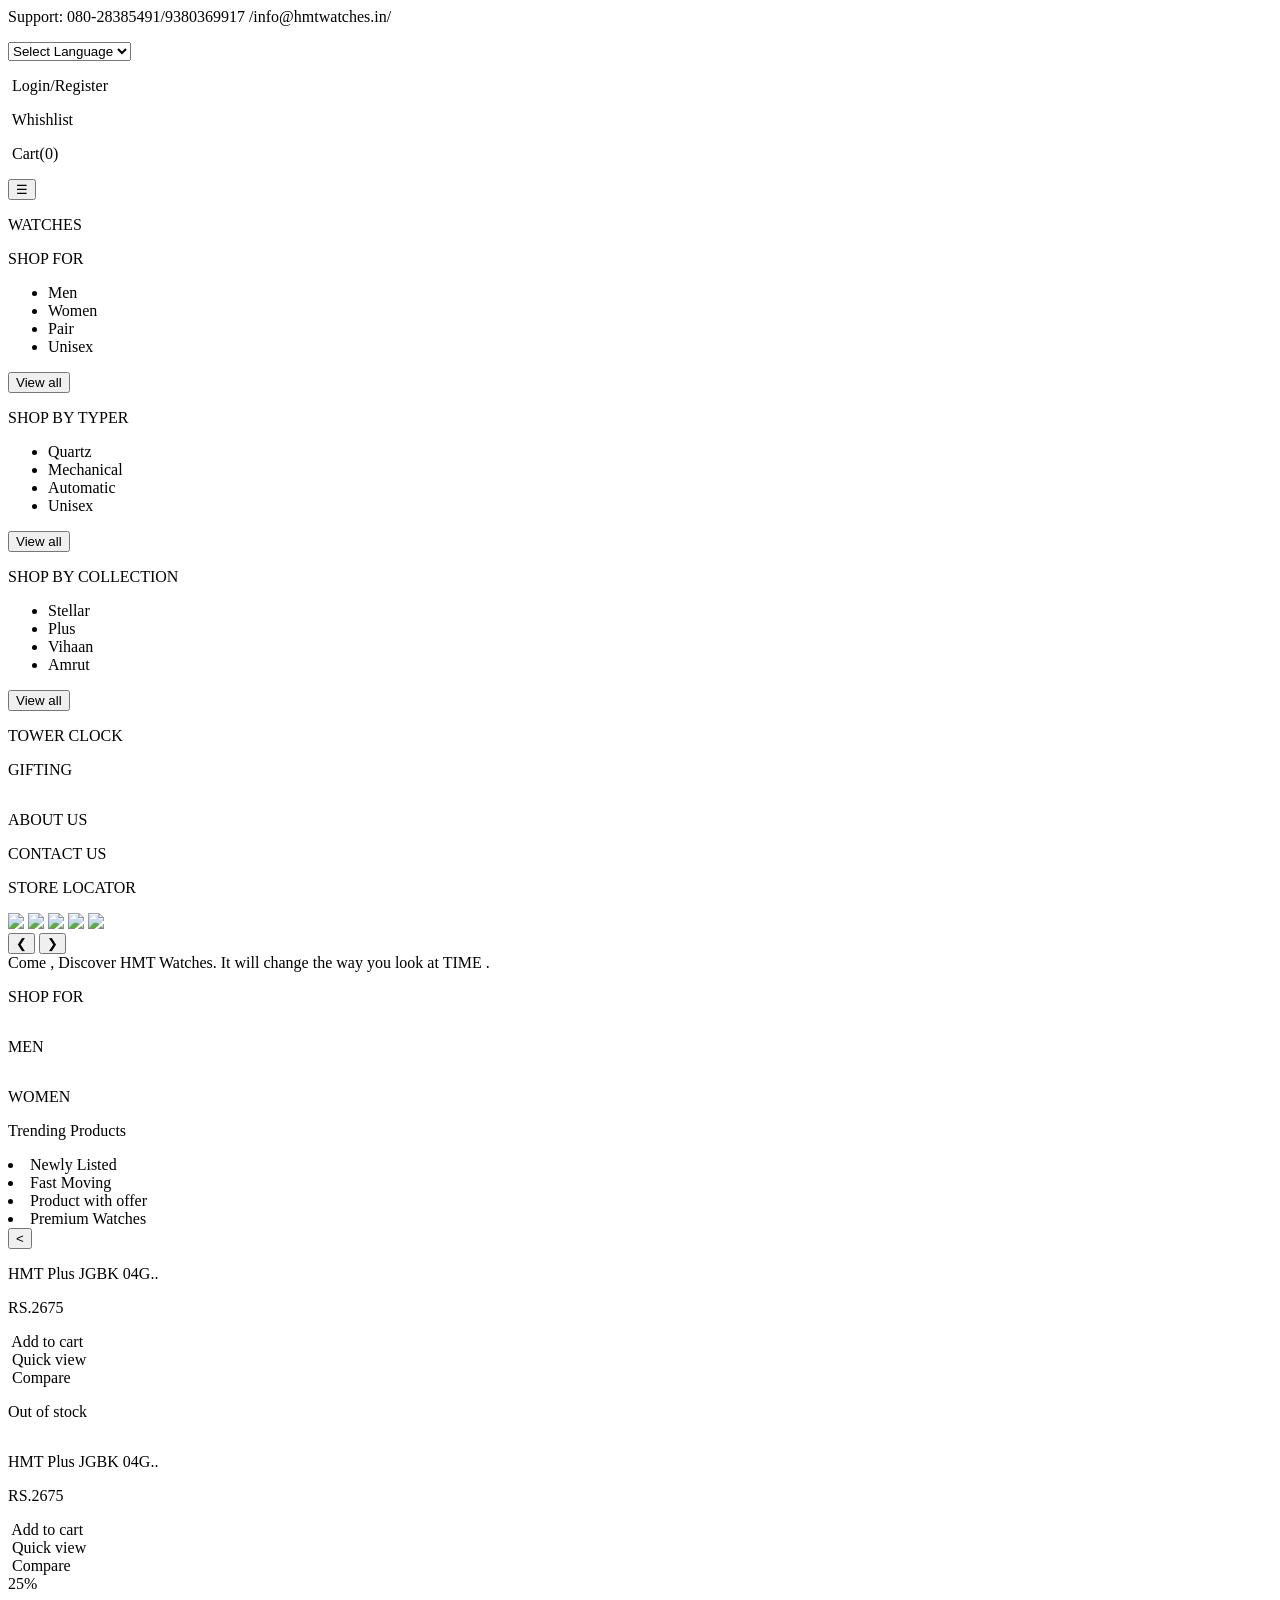
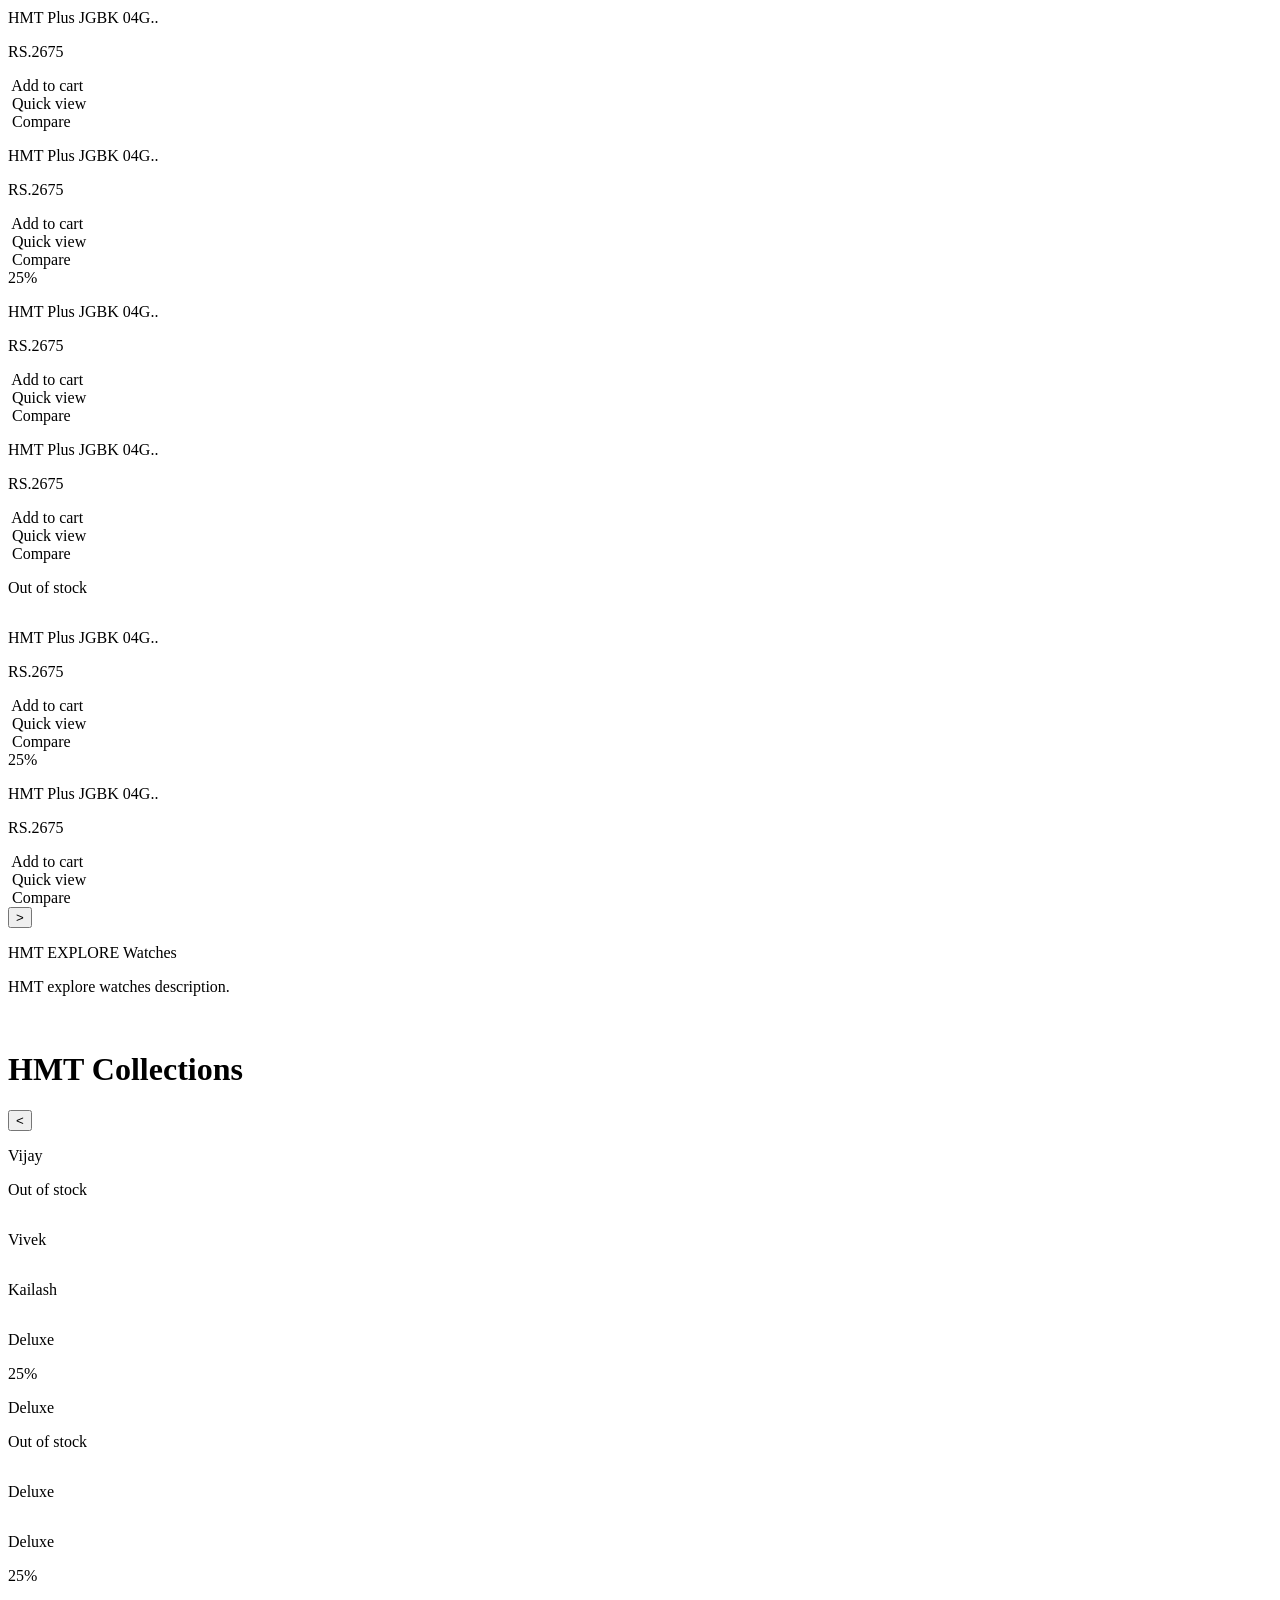
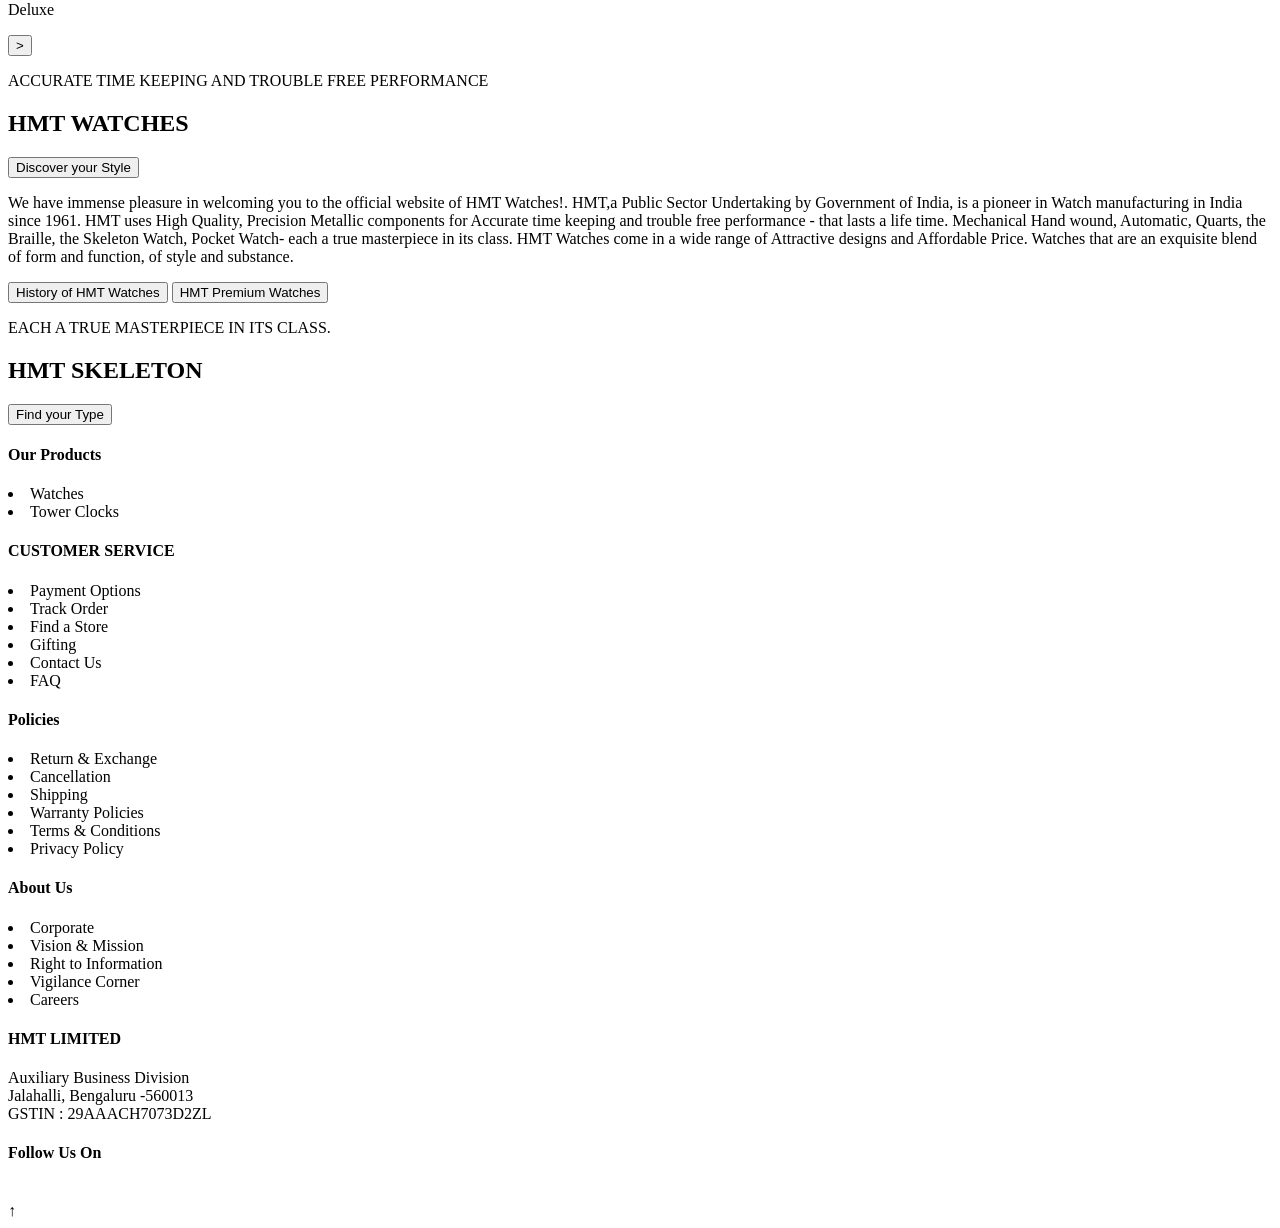
==== pages/index.html @ a2d98c12 "create folder struct" ====
<html lang="en">
<head>
    <meta charset="UTF-8">
    <meta name="viewport" content="width=device-width, initial-scale=1.0">
    <title>HMT Watch - Copy</title>
    <link rel="stylesheet" href="main.css">
</head>
<body>
    
    <div class="nav-1">
    <div id="r-nav">
      <p id="sup">
        Support: 080-28385491/9380369917 /info@hmtwatches.in/
      </p>
    </div>
    <div id="l-nav">
        <select name="lang" id="lang">
            <option value="">Select Language</option>
            <option value="">Hindi</option>
        </select>
        <p>
            <img src="./icons/user.png" alt="">
            Login/Register
        </p>
        <p>
            <img src="./icons/heart.png" alt="">
            Whishlist
        </p>
        <p>
            <img src="./icons/cart.png" alt="">
            Cart(0)
        </p>
    </div>
    </div>
    <!-- second nav bar -->

    <div class="nav-2" id="navbar">
        <button id="menuToggle">☰</button>
        <div class="nav-2-1">
<div class="watch-menu">
            <p id="wat">WATCHES</p>
            <div class="watch" id="w">
                <div class="watch-options">
                        <div class="w1">
            <p>SHOP FOR</p>
            <ul>
                <li>Men</li>
                <li>Women</li>
                <li>Pair</li>
                <li>Unisex</li>
            </ul>
            <button>View all</button>
        </div>
         <div class="w1">
            <p>SHOP BY TYPER</p>
            <ul>
                <li>Quartz</li> 
                <li>Mechanical</li>
                <li>Automatic</li>
                <li>Unisex</li>
            </ul>
            <button>View all</button>
        </div>
         <div class="w1">
            <p>SHOP BY COLLECTION</p>
            <ul>
                <li>Stellar</li>
                <li>Plus</li>
                <li>Vihaan</li>
                <li>Amrut</li>
            </ul>
            <button>View all</button>
        </div>
                </div>
        
    </div>
        </div>
      
      <P>TOWER CLOCK</P>
      <p>GIFTING</p>
        </div>
        
      <img src="./icons/logo.png" alt="" id="logo">
      <div class="nav-2-2">
         <p>ABOUT US</p>
      <p>CONTACT US</p>
      <p id="locp"><img src="./icons/location.png" alt="" id="location">STORE LOCATOR</p>
      </div>
      
      <img src="icons/search.png" alt="" id="search">
    </div>
   

   
  
    <!-- image slide show -->
  <div class="slider">

  <div class="images">
    <img src="./images/image5.jpg" class="active">
    <img src="./images/image4.jpg">
    <img src="./images/image5.jpg">
    <img src="./images/image4.jpg">
    <img src="./images/image5.jpg">
  </div>

  <!-- buttons -->
  <button class="prev">&#10094;</button>
  <button class="next">&#10095;</button>

  <!-- dots -->
  <div class="dots"></div>

</div>
    <!-- text ribbon -->
     <div class="ribbon-1">
       Come , Discover HMT Watches. It will change the way you look at TIME .
     </div>
     <!-- shop for section -->
      <div class="shopFor">
        <p>SHOP FOR</p>
        <div class="shopFor-img">
            <div class="men-image">
                <img src="./images/men.jpg" alt="">
                <p>MEN </p>
            </div>
            <div class="women-image">
                <img src="./images/women.jpg" alt="">
                <p>WOMEN</p>
            </div>
        </div>
      </div>
      <!-- trending images -->
      <div class="trend-pro">
        <p>Trending Products</p>
        <div class="trend-list">
            <li>Newly Listed</li>
            <li>Fast Moving</li>
            <li>Product with offer</li>
            <li>Premium Watches</li>
        </div>
        <div class="card-wrapper">
            <button id="leftBtn"><</button>
       <div class="trend-img" id="slider">
            <div class="card" id="img">
                <div id="img-div">
<img src="https://www.hmtwatches.in/storage/app/public/image/all_images/0908251835473597.jpg" alt="">
                </div>
                
                <p id="pro-name">HMT Plus JGBK 04G..</p>
                    <p id="price">RS.2675</p>
                    <div id="opt1">
                        <div class="tooltip">
                          <img src="./icons/cart.png" alt="">
                           <span class="tooltip-text">Add to cart</span>
                        </div>
                      <div class="tooltip">
                             <img src="./icons/eye-solid.png" alt="" >
                             <span class="tooltip-text">Quick view</span>
                      </div>
                        <div class="tooltip">
                               <img src="icons/repeat.png" alt="" >
                                <span class="tooltip-text">Compare</span>
                        </div>
                       
                    </div>
                <p id="ofs">Out of stock</p>
            </div>
            <div class="card" id="img">
                <div id="img-div">
<img src="https://www.hmtwatches.in/storage/app/public/image/all_images/1302241967250819.jpg" alt="">
                </div>
                
                <p id="pro-name">HMT Plus JGBK 04G..</p>
                    <p id="price">RS.2675</p>
                    <div id="opt2">
                         <div class="tooltip">
                          <img src="./icons/cart.png" alt="">
                           <span class="tooltip-text">Add to cart</span>
                        </div>
                      <div class="tooltip">
                             <img src="./icons/eye-solid.png" alt="" >
                             <span class="tooltip-text">Quick view</span>
                      </div>
                        <div class="tooltip">
                               <img src="icons/repeat.png" alt="" >
                                <span class="tooltip-text">Compare</span>
                        </div>
                    </div>
                    <span class="offer">25%</span>
            </div>
            <div class="card" id="img">
                <div id="img-div">
<img src="https://www.hmtwatches.in/storage/app/public/image/all_images/1302241529732335.jpg" alt="">
                </div>
                
                <p id="pro-name">HMT Plus JGBK 04G..</p>
                    <p id="price">RS.2675</p>
                    <div id="opt3">
                        <div class="tooltip">
                          <img src="./icons/cart.png" alt="">
                           <span class="tooltip-text">Add to cart</span>
                        </div>
                      <div class="tooltip">
                             <img src="./icons/eye-solid.png" alt="" >
                             <span class="tooltip-text">Quick view</span>
                      </div>
                        <div class="tooltip">
                               <img src="icons/repeat.png" alt="" >
                                <span class="tooltip-text">Compare</span>
                        </div>
                    </div>
            </div>
            <div class="card" id="img">
                <div id="img-div">
<img src="https://www.hmtwatches.in/storage/app/public/image/all_images/071124254880339.jpg" alt="">
                </div>
                
                <p id="pro-name">HMT Plus JGBK 04G..</p>
                    <p id="price">RS.2675</p>
                    <div id="opt4">
                       <div class="tooltip">
                          <img src="./icons/cart.png" alt="">
                           <span class="tooltip-text">Add to cart</span>
                        </div>
                      <div class="tooltip">
                             <img src="./icons/eye-solid.png" alt="" >
                             <span class="tooltip-text">Quick view</span>
                      </div>
                        <div class="tooltip">
                               <img src="icons/repeat.png" alt="" >
                                <span class="tooltip-text">Compare</span>
                        </div>
                    </div>
                    <span class="offer">25%</span>
            </div>
            <div class="card" id="img">
                <div id="img-div">
<img src="https://www.hmtwatches.in/storage/app/public/image/all_images/071124254880339.jpg" alt="">
                </div>
                
                <p id="pro-name">HMT Plus JGBK 04G..</p>
                    <p id="price">RS.2675</p>
                    <div id="opt4">
                        <div class="tooltip">
                          <img src="./icons/cart.png" alt="">
                           <span class="tooltip-text">Add to cart</span>
                        </div>
                      <div class="tooltip">
                             <img src="./icons/eye-solid.png" alt="" >
                             <span class="tooltip-text">Quick view</span>
                      </div>
                        <div class="tooltip">
                               <img src="icons/repeat.png" alt="" >
                                <span class="tooltip-text">Compare</span>
                        </div>
                    </div>
            </div>
            <div class="card"  id="img">
                <div id="img-div">
<img src="https://www.hmtwatches.in/storage/app/public/image/all_images/071124254880339.jpg" alt="">
                </div>
                
                <p id="pro-name">HMT Plus JGBK 04G..</p>
                    <p id="price">RS.2675</p>
                    <div id="opt4">
                        <div class="tooltip">
                          <img src="./icons/cart.png" alt="">
                           <span class="tooltip-text">Add to cart</span>
                        </div>
                      <div class="tooltip">
                             <img src="./icons/eye-solid.png" alt="" >
                             <span class="tooltip-text">Quick view</span>
                      </div>
                        <div class="tooltip">
                               <img src="icons/repeat.png" alt="" >
                                <span class="tooltip-text">Compare</span>
                        </div>
                    </div>
                    <p id="ofs">Out of stock</p>
            </div>
            <div class="card" id="img">
                <div id="img-div">
<img src="https://www.hmtwatches.in/storage/app/public/image/all_images/071124254880339.jpg" alt="">
                </div>
                
                <p id="pro-name">HMT Plus JGBK 04G..</p>
                    <p id="price">RS.2675</p>
                    <div id="opt4">
                       <div class="tooltip">
                          <img src="./icons/cart.png" alt="">
                           <span class="tooltip-text">Add to cart</span>
                        </div>
                      <div class="tooltip">
                             <img src="./icons/eye-solid.png" alt="" >
                             <span class="tooltip-text">Quick view</span>
                      </div>
                        <div class="tooltip">
                               <img src="icons/repeat.png" alt="" >
                                <span class="tooltip-text">Compare</span>
                        </div>
                    </div>
                    <span class="offer">25%</span>
            </div>
            <div class="card" id="img">
                <div id="img-div">
<img src="https://www.hmtwatches.in/storage/app/public/image/all_images/071124254880339.jpg" alt="">
                </div>
                
                <p id="pro-name">HMT Plus JGBK 04G..</p>
                    <p id="price">RS.2675</p>
                    <div id="opt4">
                       <div class="tooltip">
                          <img src="./icons/cart.png" alt="">
                           <span class="tooltip-text">Add to cart</span>
                        </div>
                      <div class="tooltip">
                             <img src="./icons/eye-solid.png" alt="" >
                             <span class="tooltip-text">Quick view</span>
                      </div>
                        <div class="tooltip">
                               <img src="icons/repeat.png" alt="" >
                                <span class="tooltip-text">Compare</span>
                        </div>
                    </div>
            </div>
            
        </div>
          <button id="rightBtn">></button>
        </div>
       
      </div>
      <!-- explore watch -->
      <div class="explore-watch">
        <p id="title">HMT EXPLORE Watches</p>
        <p id="desc">HMT explore watches description.</p>
        <img src="./images/image4.jpg" alt="" id="exp-img">
        <img src="./icons/play-button.png" id="play-button" alt="">
      </div>
  
      <div class="hmt-coll">
         <h1>HMT Collections</h1>
         <div class="card-wrapper">
            <button id="leftBtns"><</button>
          <div class="coll-img " id="sliders">
            <div class="coll-div ">
            <div id="coll-img-div">
           <img src="https://www.hmtwatches.in/storage/app/public/image/all_images/071124254880339.jpg" alt="">
            </div>
            <p>Vijay</p>
            <p id="ofs-coll">Out of stock</p>
            </div>
            <div class="coll-div ">
            <div id="coll-img-div">
           <img src="https://www.hmtwatches.in/storage/app/public/image/all_images/1302241967250819.jpg" alt="">
            </div>
            <p>Vivek</p>
            </div>
            <div class="coll-div ">
            <div id="coll-img-div">
           <img src="https://www.hmtwatches.in/storage/app/public/image/all_images/0908251835473597.jpg" alt="">
            </div>
            <p>Kailash</p>
            </div>
            <div class="coll-div ">
            <div id="coll-img-div">
           <img src="https://www.hmtwatches.in/storage/app/public/image/all_images/1302241529732335.jpg" alt="">
            </div>
            <p>Deluxe</p>
            <span class="offer">25%</span>
            </div>
            <div class="coll-div ">
            <div id="coll-img-div">
           <img src="https://www.hmtwatches.in/storage/app/public/image/all_images/1302241529732335.jpg" alt="">
            </div>
            <p>Deluxe</p>
            <p id="ofs-coll">Out of stock</p>
            </div>
            <div class="coll-div ">
            <div id="coll-img-div">
           <img src="https://www.hmtwatches.in/storage/app/public/image/all_images/1302241529732335.jpg" alt="">
            </div>
            <p>Deluxe</p>
            </div>
            <div class="coll-div ">
            <div id="coll-img-div">
           <img src="https://www.hmtwatches.in/storage/app/public/image/all_images/1302241529732335.jpg" alt="">
            </div>
            <p>Deluxe</p>
            <span class="offer">25%</span>
            </div>
            <div class="coll-div ">
            <div id="coll-img-div">
           <img src="https://www.hmtwatches.in/storage/app/public/image/all_images/1302241529732335.jpg" alt="">
            </div>
            <p>Deluxe</p>
            </div>
         </div>
         <button id="rightBtns">></button>
         </div>
         
         <div class="coll-ban">
       <img src="./images/htmlcollectionbanner.jpg" alt="" id="coll-ban-img">
       <div id="coll-ban-text">
         <p>ACCURATE TIME KEEPING AND TROUBLE FREE PERFORMANCE</p>
         <h2>HMT WATCHES</h2>
         <button>Discover your Style</button>
       </div>
         </div>
      </div>
      <div class="hmt-desc">
       <p>We have immense pleasure in welcoming you to the official website of HMT Watches!. HMT,a Public Sector Undertaking by Government of India, is a pioneer in Watch manufacturing in India since 1961. HMT uses High Quality, Precision Metallic components for Accurate time keeping and trouble free performance - that lasts a life time. Mechanical Hand wound, Automatic, Quarts, the Braille, the Skeleton Watch, Pocket Watch- each a true masterpiece in its class. HMT Watches come in a wide range of Attractive designs and Affordable Price. Watches that are an exquisite blend of form and function, of style and substance.</p>
       <div class="desc-but">
       <button id="b-1">History of HMT  Watches</button>
       <button id="b-2">HMT Premium Watches</button>
       </div>
      </div>
     <div class="end-ban">
        <img src="./images/endbanner.jpg" alt="" id="end-ban-img">
        <div class="end-ban-text">
            <p>EACH A TRUE MASTERPIECE IN ITS CLASS.</p>
            <h2>HMT SKELETON</h2>
            <button>Find your Type</button>
        </div>
     </div>
     <div class="footer">
        <div class="our-pro">
          <h4>Our Products</h4>
          
            <li>Watches</li>
            <li>Tower Clocks</li>
        
        </div>
        <div class="cus-ser">
            <h4>CUSTOMER SERVICE</h4>
     
        <li>Payment Options</li>
        <li>Track Order</li>
        <li>Find a Store</li>
        <li>Gifting</li>
        <li>Contact Us</li>
        <li>FAQ</li>
    
        </div>
        <div class="policy">
            <h4>Policies</h4>

            <li>Return & Exchange</li>
            <li>Cancellation</li>
            <li>Shipping</li>
            <li>Warranty Policies</li>
            <li>Terms & Conditions</li>
            <li>Privacy Policy</li>

        </div>
        <div class="abt-us">
            <h4>About Us</h4>
        <li>Corporate</li>
        <li>Vision & Mission</li>
        <li>Right to Information</li>
        <li>Vigilance Corner</li>
        <li>Careers</li>
        </div>
        <div class="hmt-ltd">
            <h4>HMT LIMITED</h4>
            <p>Auxiliary Business Division <br>
Jalahalli, Bengaluru -560013 <br>
GSTIN : 29AAACH7073D2ZL</p>
<h4>Follow Us On</h4>
            <div class="social">
               <img src="./icons/facebook-f-brands-solid.png" alt="">
               <img src="./icons/Twitter-X.png" alt="">
               <img src="./icons/youtube-brands-solid.png" alt="">
               <img src="./icons/instagram-brands-solid.png" alt="">
            </div>
        </div>
     </div>
     <span class="up-arr" id="arr-up">↑</span>
     <script src="script.js"></script>
</body>
</html>
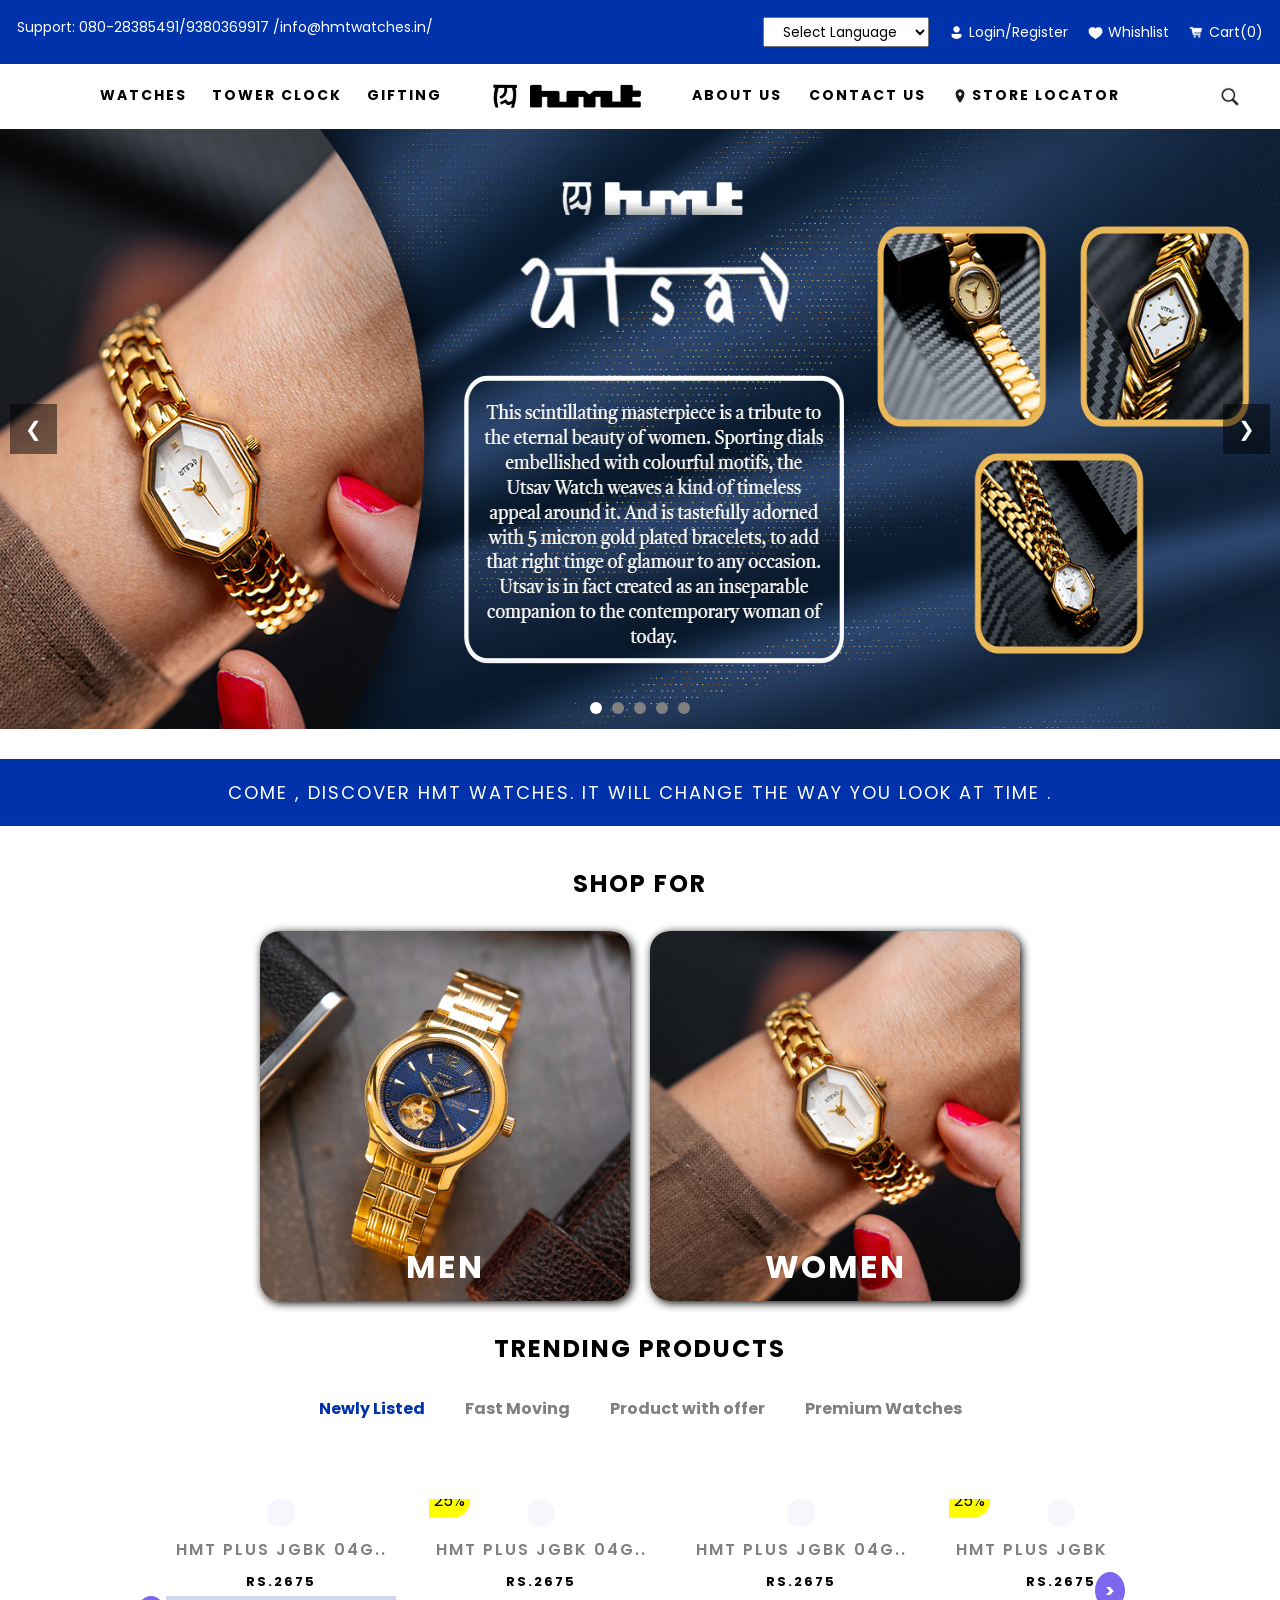
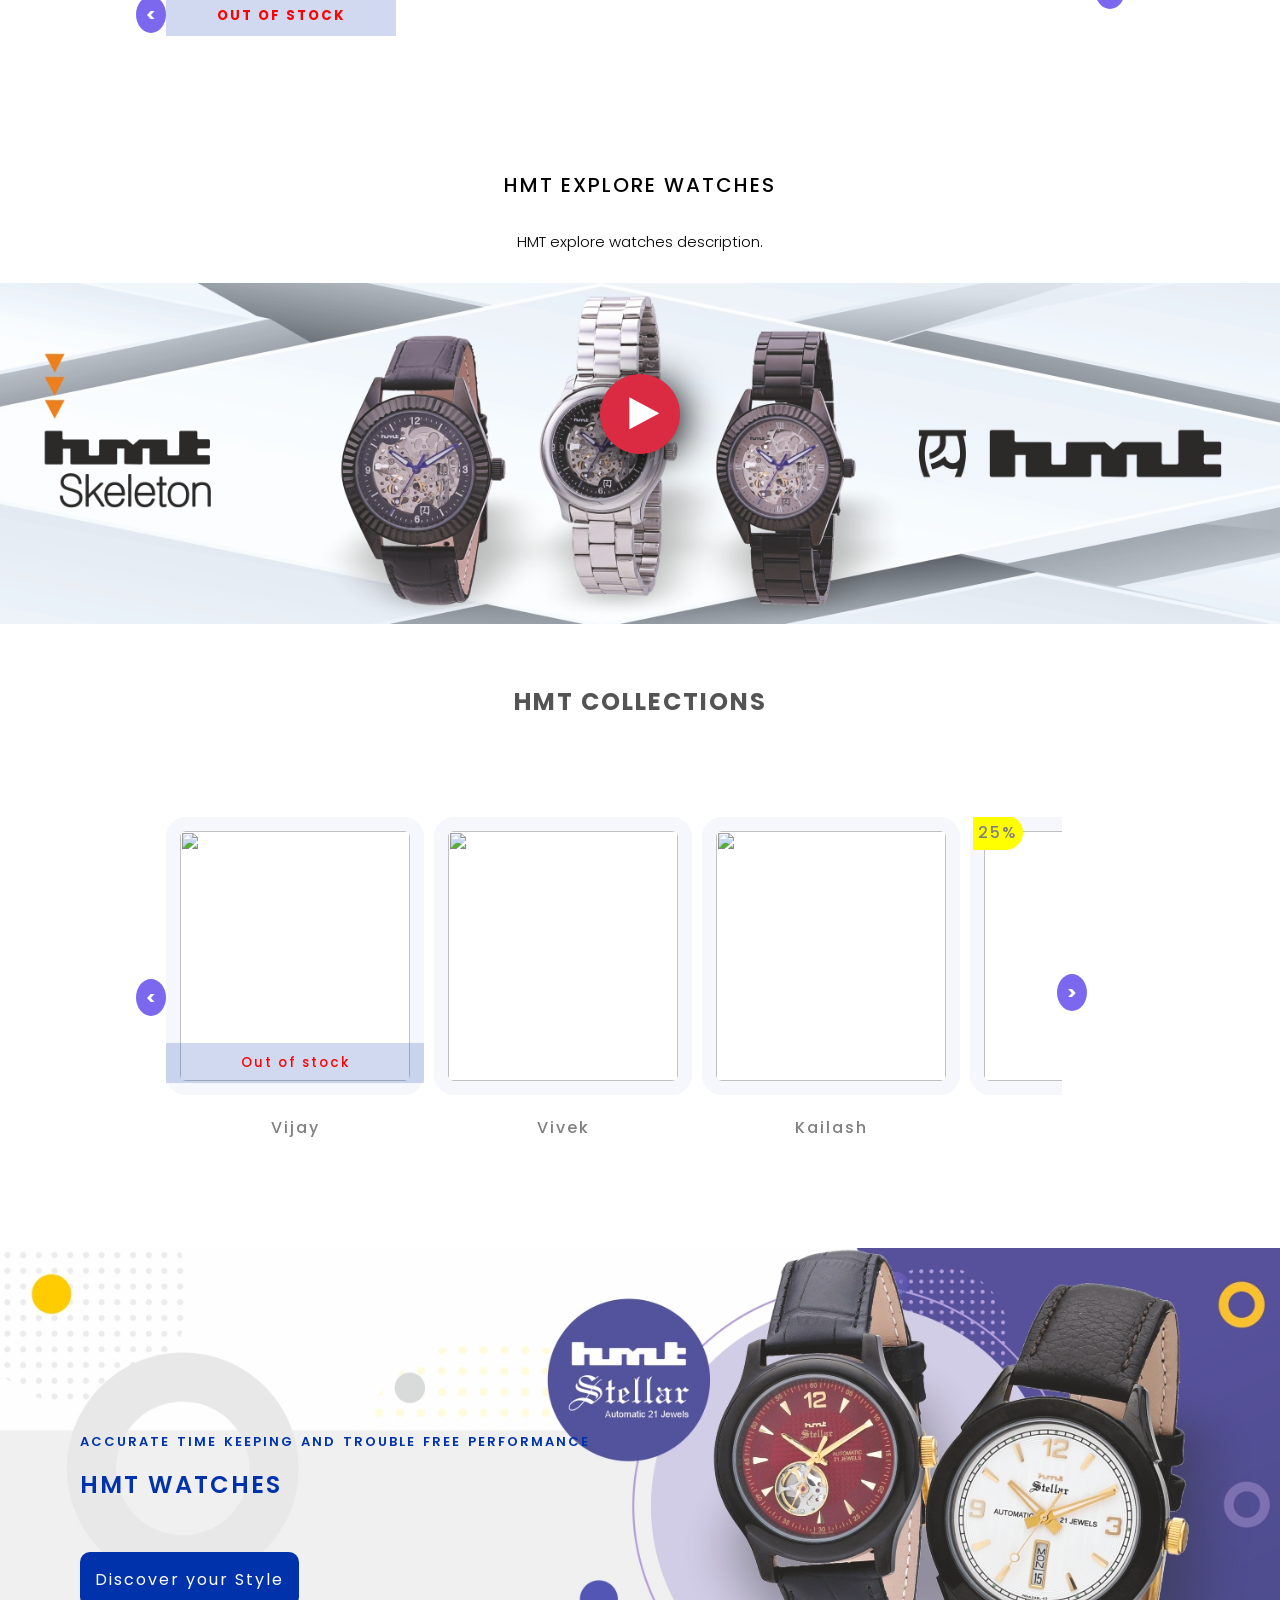
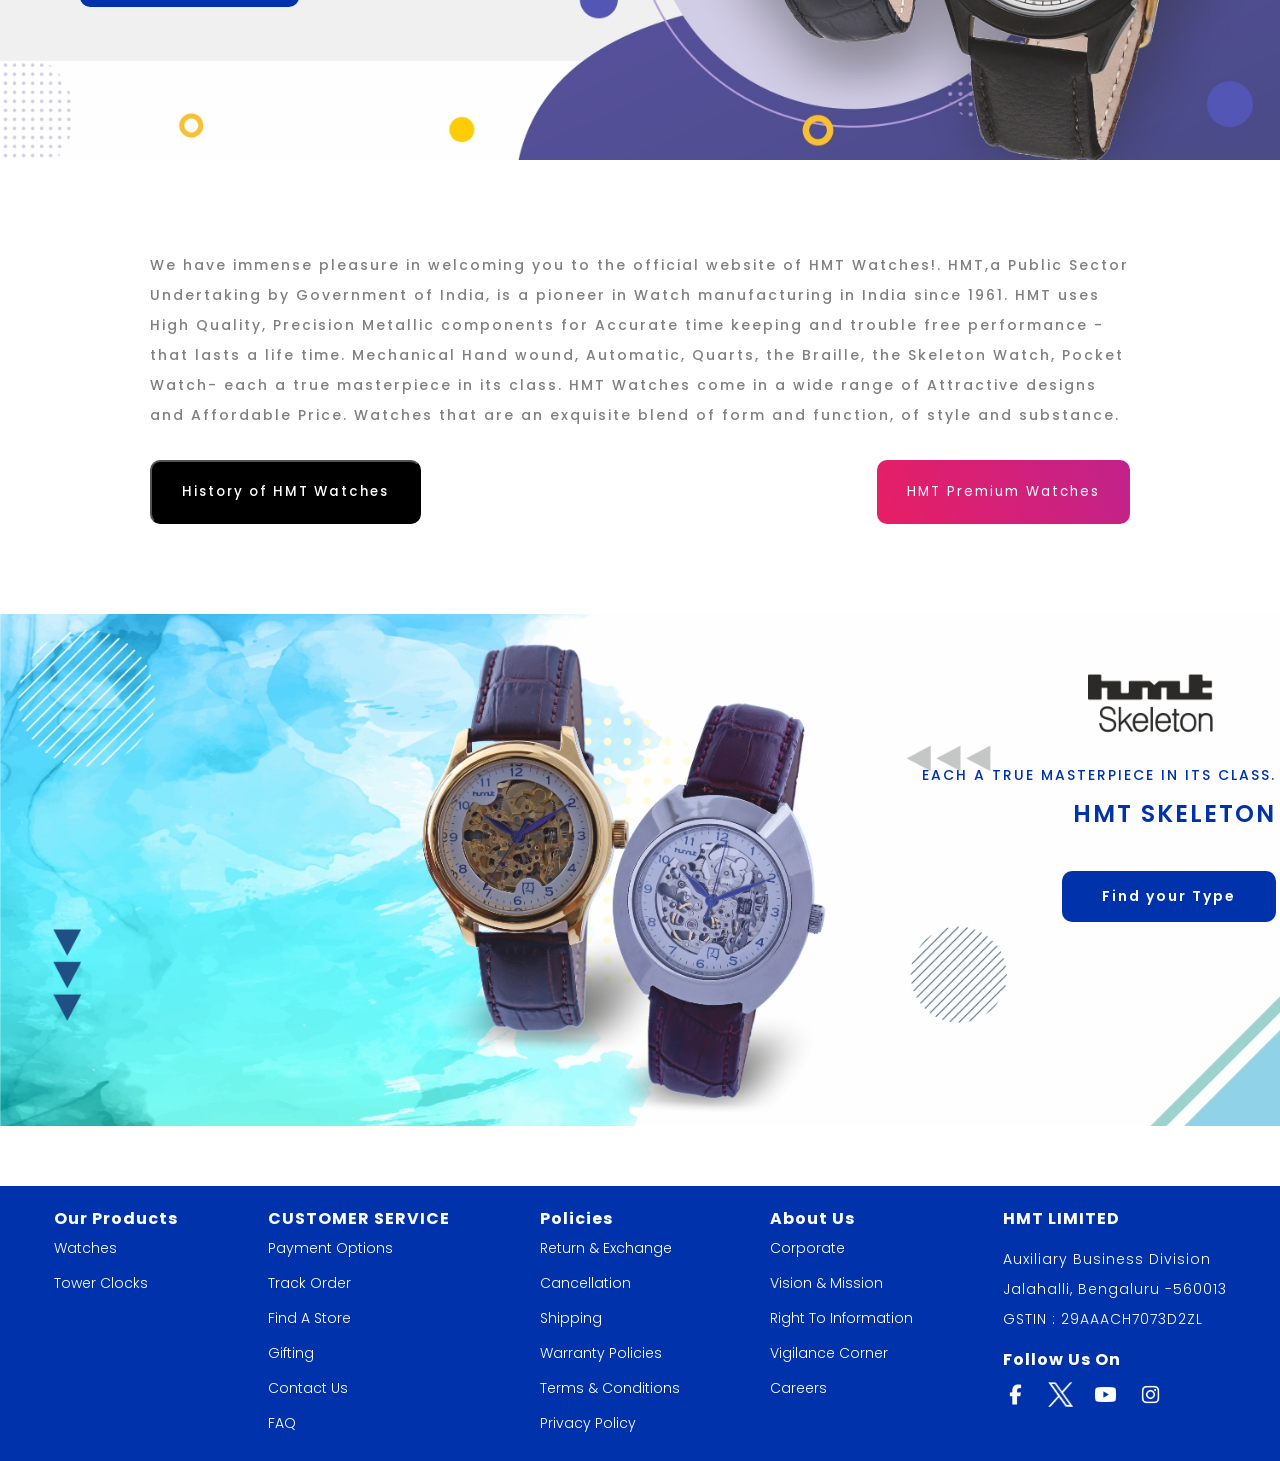
==== commit 0289af88: "updated html" ====
--- a/pages/index.html
+++ b/pages/index.html
@@ -3,7 +3,7 @@
     <meta charset="UTF-8">
     <meta name="viewport" content="width=device-width, initial-scale=1.0">
     <title>HMT Watch - Copy</title>
-    <link rel="stylesheet" href="main.css">
+    <link rel="stylesheet" href="../styles/main.css">
 </head>
 <body>
     
@@ -19,15 +19,15 @@
             <option value="">Hindi</option>
         </select>
         <p>
-            <img src="./icons/user.png" alt="">
+            <img src="../icons/user.png" alt="">
             Login/Register
         </p>
         <p>
-            <img src="./icons/heart.png" alt="">
+            <img src="../icons/heart.png" alt="">
             Whishlist
         </p>
         <p>
-            <img src="./icons/cart.png" alt="">
+            <img src="../icons/cart.png" alt="">
             Cart(0)
         </p>
     </div>
@@ -80,14 +80,14 @@
       <p>GIFTING</p>
         </div>
         
-      <img src="./icons/logo.png" alt="" id="logo">
+      <img src="../icons/logo.png" alt="" id="logo">
       <div class="nav-2-2">
          <p>ABOUT US</p>
       <p>CONTACT US</p>
-      <p id="locp"><img src="./icons/location.png" alt="" id="location">STORE LOCATOR</p>
+      <p id="locp"><img src="../icons/location.png" alt="" id="location">STORE LOCATOR</p>
       </div>
       
-      <img src="icons/search.png" alt="" id="search">
+      <img src="../icons/search.png" alt="" id="search">
     </div>
    
 
@@ -97,11 +97,11 @@
   <div class="slider">
 
   <div class="images">
-    <img src="./images/image5.jpg" class="active">
-    <img src="./images/image4.jpg">
-    <img src="./images/image5.jpg">
-    <img src="./images/image4.jpg">
-    <img src="./images/image5.jpg">
+    <img src="../images/image5.jpg" class="active">
+    <img src="../images/image4.jpg">
+    <img src="../images/image5.jpg">
+    <img src="../images/image4.jpg">
+    <img src="../images/image5.jpg">
   </div>
 
   <!-- buttons -->
@@ -121,11 +121,11 @@
         <p>SHOP FOR</p>
         <div class="shopFor-img">
             <div class="men-image">
-                <img src="./images/men.jpg" alt="">
+                <img src="../images/men.jpg" alt="">
                 <p>MEN </p>
             </div>
             <div class="women-image">
-                <img src="./images/women.jpg" alt="">
+                <img src="../images/women.jpg" alt="">
                 <p>WOMEN</p>
             </div>
         </div>
@@ -151,15 +151,15 @@
                     <p id="price">RS.2675</p>
                     <div id="opt1">
                         <div class="tooltip">
-                          <img src="./icons/cart.png" alt="">
-                           <span class="tooltip-text">Add to cart</span>
-                        </div>
-                      <div class="tooltip">
-                             <img src="./icons/eye-solid.png" alt="" >
-                             <span class="tooltip-text">Quick view</span>
-                      </div>
-                        <div class="tooltip">
-                               <img src="icons/repeat.png" alt="" >
+                          <img src="../icons/cart.png" alt="">
+                           <span class="tooltip-text">Add to cart</span>
+                        </div>
+                      <div class="tooltip">
+                             <img src="../icons/eye-solid.png" alt="" >
+                             <span class="tooltip-text">Quick view</span>
+                      </div>
+                        <div class="tooltip">
+                               <img src="../icons/repeat.png" alt="" >
                                 <span class="tooltip-text">Compare</span>
                         </div>
                        
@@ -175,15 +175,15 @@
                     <p id="price">RS.2675</p>
                     <div id="opt2">
                          <div class="tooltip">
-                          <img src="./icons/cart.png" alt="">
-                           <span class="tooltip-text">Add to cart</span>
-                        </div>
-                      <div class="tooltip">
-                             <img src="./icons/eye-solid.png" alt="" >
-                             <span class="tooltip-text">Quick view</span>
-                      </div>
-                        <div class="tooltip">
-                               <img src="icons/repeat.png" alt="" >
+                          <img src="../icons/cart.png" alt="">
+                           <span class="tooltip-text">Add to cart</span>
+                        </div>
+                      <div class="tooltip">
+                             <img src="../icons/eye-solid.png" alt="" >
+                             <span class="tooltip-text">Quick view</span>
+                      </div>
+                        <div class="tooltip">
+                               <img src="../icons/repeat.png" alt="" >
                                 <span class="tooltip-text">Compare</span>
                         </div>
                     </div>
@@ -198,15 +198,15 @@
                     <p id="price">RS.2675</p>
                     <div id="opt3">
                         <div class="tooltip">
-                          <img src="./icons/cart.png" alt="">
-                           <span class="tooltip-text">Add to cart</span>
-                        </div>
-                      <div class="tooltip">
-                             <img src="./icons/eye-solid.png" alt="" >
-                             <span class="tooltip-text">Quick view</span>
-                      </div>
-                        <div class="tooltip">
-                               <img src="icons/repeat.png" alt="" >
+                          <img src="../icons/cart.png" alt="">
+                           <span class="tooltip-text">Add to cart</span>
+                        </div>
+                      <div class="tooltip">
+                             <img src="../icons/eye-solid.png" alt="" >
+                             <span class="tooltip-text">Quick view</span>
+                      </div>
+                        <div class="tooltip">
+                               <img src="../icons/repeat.png" alt="" >
                                 <span class="tooltip-text">Compare</span>
                         </div>
                     </div>
@@ -220,15 +220,15 @@
                     <p id="price">RS.2675</p>
                     <div id="opt4">
                        <div class="tooltip">
-                          <img src="./icons/cart.png" alt="">
-                           <span class="tooltip-text">Add to cart</span>
-                        </div>
-                      <div class="tooltip">
-                             <img src="./icons/eye-solid.png" alt="" >
-                             <span class="tooltip-text">Quick view</span>
-                      </div>
-                        <div class="tooltip">
-                               <img src="icons/repeat.png" alt="" >
+                          <img src="../icons/cart.png" alt="">
+                           <span class="tooltip-text">Add to cart</span>
+                        </div>
+                      <div class="tooltip">
+                             <img src="../icons/eye-solid.png" alt="" >
+                             <span class="tooltip-text">Quick view</span>
+                      </div>
+                        <div class="tooltip">
+                               <img src="../icons/repeat.png" alt="" >
                                 <span class="tooltip-text">Compare</span>
                         </div>
                     </div>
@@ -243,15 +243,15 @@
                     <p id="price">RS.2675</p>
                     <div id="opt4">
                         <div class="tooltip">
-                          <img src="./icons/cart.png" alt="">
-                           <span class="tooltip-text">Add to cart</span>
-                        </div>
-                      <div class="tooltip">
-                             <img src="./icons/eye-solid.png" alt="" >
-                             <span class="tooltip-text">Quick view</span>
-                      </div>
-                        <div class="tooltip">
-                               <img src="icons/repeat.png" alt="" >
+                          <img src="../icons/cart.png" alt="">
+                           <span class="tooltip-text">Add to cart</span>
+                        </div>
+                      <div class="tooltip">
+                             <img src="../icons/eye-solid.png" alt="" >
+                             <span class="tooltip-text">Quick view</span>
+                      </div>
+                        <div class="tooltip">
+                               <img src="../icons/repeat.png" alt="" >
                                 <span class="tooltip-text">Compare</span>
                         </div>
                     </div>
@@ -265,15 +265,15 @@
                     <p id="price">RS.2675</p>
                     <div id="opt4">
                         <div class="tooltip">
-                          <img src="./icons/cart.png" alt="">
-                           <span class="tooltip-text">Add to cart</span>
-                        </div>
-                      <div class="tooltip">
-                             <img src="./icons/eye-solid.png" alt="" >
-                             <span class="tooltip-text">Quick view</span>
-                      </div>
-                        <div class="tooltip">
-                               <img src="icons/repeat.png" alt="" >
+                          <img src="../icons/cart.png" alt="">
+                           <span class="tooltip-text">Add to cart</span>
+                        </div>
+                      <div class="tooltip">
+                             <img src="../icons/eye-solid.png" alt="" >
+                             <span class="tooltip-text">Quick view</span>
+                      </div>
+                        <div class="tooltip">
+                               <img src="../icons/repeat.png" alt="" >
                                 <span class="tooltip-text">Compare</span>
                         </div>
                     </div>
@@ -288,15 +288,15 @@
                     <p id="price">RS.2675</p>
                     <div id="opt4">
                        <div class="tooltip">
-                          <img src="./icons/cart.png" alt="">
-                           <span class="tooltip-text">Add to cart</span>
-                        </div>
-                      <div class="tooltip">
-                             <img src="./icons/eye-solid.png" alt="" >
-                             <span class="tooltip-text">Quick view</span>
-                      </div>
-                        <div class="tooltip">
-                               <img src="icons/repeat.png" alt="" >
+                          <img src="../icons/cart.png" alt="">
+                           <span class="tooltip-text">Add to cart</span>
+                        </div>
+                      <div class="tooltip">
+                             <img src="../icons/eye-solid.png" alt="" >
+                             <span class="tooltip-text">Quick view</span>
+                      </div>
+                        <div class="tooltip">
+                               <img src="../icons/repeat.png" alt="" >
                                 <span class="tooltip-text">Compare</span>
                         </div>
                     </div>
@@ -311,15 +311,15 @@
                     <p id="price">RS.2675</p>
                     <div id="opt4">
                        <div class="tooltip">
-                          <img src="./icons/cart.png" alt="">
-                           <span class="tooltip-text">Add to cart</span>
-                        </div>
-                      <div class="tooltip">
-                             <img src="./icons/eye-solid.png" alt="" >
-                             <span class="tooltip-text">Quick view</span>
-                      </div>
-                        <div class="tooltip">
-                               <img src="icons/repeat.png" alt="" >
+                          <img src="../icons/cart.png" alt="">
+                           <span class="tooltip-text">Add to cart</span>
+                        </div>
+                      <div class="tooltip">
+                             <img src="../icons/eye-solid.png" alt="" >
+                             <span class="tooltip-text">Quick view</span>
+                      </div>
+                        <div class="tooltip">
+                               <img src="../icons/repeat.png" alt="" >
                                 <span class="tooltip-text">Compare</span>
                         </div>
                     </div>
@@ -334,8 +334,8 @@
       <div class="explore-watch">
         <p id="title">HMT EXPLORE Watches</p>
         <p id="desc">HMT explore watches description.</p>
-        <img src="./images/image4.jpg" alt="" id="exp-img">
-        <img src="./icons/play-button.png" id="play-button" alt="">
+        <img src="../images/image4.jpg" alt="" id="exp-img">
+        <img src="../icons/play-button.png" id="play-button" alt="">
       </div>
   
       <div class="hmt-coll">
@@ -400,7 +400,7 @@
          </div>
          
          <div class="coll-ban">
-       <img src="./images/htmlcollectionbanner.jpg" alt="" id="coll-ban-img">
+       <img src="../images/htmlcollectionbanner.jpg" alt="" id="coll-ban-img">
        <div id="coll-ban-text">
          <p>ACCURATE TIME KEEPING AND TROUBLE FREE PERFORMANCE</p>
          <h2>HMT WATCHES</h2>
@@ -416,7 +416,7 @@
        </div>
       </div>
      <div class="end-ban">
-        <img src="./images/endbanner.jpg" alt="" id="end-ban-img">
+        <img src="../images/endbanner.jpg" alt="" id="end-ban-img">
         <div class="end-ban-text">
             <p>EACH A TRUE MASTERPIECE IN ITS CLASS.</p>
             <h2>HMT SKELETON</h2>
@@ -468,14 +468,14 @@
 GSTIN : 29AAACH7073D2ZL</p>
 <h4>Follow Us On</h4>
             <div class="social">
-               <img src="./icons/facebook-f-brands-solid.png" alt="">
-               <img src="./icons/Twitter-X.png" alt="">
-               <img src="./icons/youtube-brands-solid.png" alt="">
-               <img src="./icons/instagram-brands-solid.png" alt="">
+               <img src="../icons/facebook-f-brands-solid.png" alt="">
+               <img src="../icons/Twitter-X.png" alt="">
+               <img src="../icons/youtube-brands-solid.png" alt="">
+               <img src="../icons/instagram-brands-solid.png" alt="">
             </div>
         </div>
      </div>
      <span class="up-arr" id="arr-up">↑</span>
-     <script src="script.js"></script>
+     <script src="../scripts/script.js"></script>
 </body>
 </html>
--- a/styles/main.css
+++ b/styles/main.css
@@ -0,0 +1,1097 @@
+
+@import url('https://fonts.googleapis.com/css2?family=Poppins:ital,wght@0,100;0,200;0,300;0,400;0,500;0,600;0,700;0,800;0,900;1,100;1,200;1,300;1,400;1,500;1,600;1,700;1,800;1,900&display=swap');
+
+*{
+    font-family: "Poppins";
+    margin:0;
+    box-sizing: border-box;
+    
+}
+/* body{
+    position: relative;
+} */
+.up-arr{
+    padding: 10px 20px 10px 20px;
+    font-size: large;
+    color: white;
+    background-color: black;
+    float: right;
+    right: 5%;
+    bottom: 10%;
+    position: fixed;
+    z-index: 1090;
+    display: none;
+    cursor: pointer;
+}
+.show-arr{
+  display: block;
+}
+
+/* first navbar css */
+.nav-1{
+    display: flex;
+    padding: 17px;
+    background-color: #0033AB;
+    color: white;
+    justify-content: space-between;
+    font-size: 14px;
+    width: 100vw;
+}
+#l-nav{
+    display: flex;
+    gap: 20px;
+}
+#l-nav img{
+   height: 15px;
+   width: 15px;
+}
+#l-nav p{
+  display: flex;
+  align-items: center;
+  gap: 5px;
+  cursor: pointer;
+}
+#lang {
+    height: 30px;
+  width: 166px;
+  text-align: center;
+}
+#r-nav p{
+     cursor: pointer;
+}
+/* second nav bar */
+#menuToggle {
+  display: none;
+  cursor: pointer;
+  margin-left: 20px;
+  border: none;
+  font-size: large;
+  background-color: transparent;
+ 
+}
+.nav-2.scrolled .nav-2-1,
+.nav-2.scrolled .nav-2-2 {
+  display: none;
+}
+.nav-2.scrolled #menuToggle {
+  display: block;
+}
+.nav-2.expanded .nav-2-1,
+.nav-2.expanded .nav-2-2 {
+  display: flex;
+}
+.nav-2-1,
+.nav-2-2 {
+  transition: all 0.3s ease;
+}
+.watch-menu{
+    position: relative;
+}
+.nav-2{
+    display: flex;
+    justify-content: space-between;
+    gap: 50px;
+    height: 65px;
+    align-items: center;
+    position: sticky;
+    top: 0;
+    width: 100%;
+    font-size: 14px;
+    font-weight: bold;
+    letter-spacing: 2px;
+    background-color: white;
+    z-index: 999;
+    
+}
+.nav-2 img{
+    cursor: pointer;
+}
+.watch{
+    position: absolute;
+    width: 70vw;
+    height: 300px;
+    left: -50%;
+    padding: auto;
+    z-index: 1000;
+    background-color: white;
+    border: none;
+    border-radius: 10px;
+    box-shadow: 5px 5px 20px black;
+    display: none;
+    font-size: medium;
+    
+}
+.watch-options{
+   display: flex;
+   width: 70%;
+   justify-content: start;
+   gap: 100px;
+   margin-left: 5%;
+   height: 100%;
+}
+.w1{
+    letter-spacing: 0;
+    display: flex;
+    flex-direction: column;
+    justify-content: space-around;
+}
+.w1 ul{
+  list-style: none;
+  padding-left: 0;
+  margin-bottom: 50px;
+  font-weight: 500px;
+  
+}
+.w1 li{
+    margin-bottom: 10px;
+    color: grey;
+    cursor: pointer;
+     transition: 0.5s;
+    text-transform: capitalize;
+     font-size: medium;
+}
+.w1 li:hover{
+    color: #0033abae;
+}
+
+.w1 button{
+    cursor: pointer;
+    background-color: #0033AB;
+    border: none;
+    color: white;
+    margin-bottom: 20px;
+    font-size: medium;
+    padding: 5px 10px 5px 10px;
+    width: 100px;
+    border-radius: 5px;
+    transition: 0.5s;
+}
+.w1 button:hover{
+    background-color: #04a7ff92;
+}
+.watch-menu:hover .watch{
+    display: block;
+   
+}
+
+.nav-2  p{
+  padding-top: 15px;
+ padding-bottom: 10px;
+ margin-bottom: 5px;
+ transition: border-bottom 0.6s;
+ border-bottom: #0033ab00 2px solid;
+}
+.nav-2 > p{
+     cursor: pointer;
+}
+.nav-2 > p:hover{
+ border-bottom: #0033ab 2px solid;
+}
+.nav-2-1{
+    display: flex;
+    justify-content: space-between;
+    width: 400px;
+    margin-left: 100px;
+}
+.nav-2-2{
+    display: flex;
+    justify-content: space-between;
+    width: 500px;
+}
+#logo{
+   width: 150px;
+   height: 31px;
+}
+#locp{
+    display: flex;
+    align-items: center;
+    gap: 5px;
+}
+#location{
+    width: 14;
+    height: 14px;
+}
+#search{
+    width: 20px;
+    height: 20px;
+    margin-left: 50px;
+    margin-right: 40px;
+}
+.slider {
+  position: relative;
+  width: 100%;
+  height: 600px;
+  
+}
+
+.images img {
+  position: absolute;
+  width: 100%;
+  height: 100%;
+  opacity: 0;
+  transition: opacity 0.8s ease;
+}
+
+.images img.active {
+  opacity: 1;
+}
+
+
+.prev, .next {
+  position: absolute;
+  top: 50%;
+  transform: translateY(-50%);
+  background: rgba(0,0,0,0.5);
+  color: white;
+  border: none;
+  padding: 10px 15px;
+  cursor: pointer;
+  font-size: 20px;
+}
+
+.prev { left: 10px; }
+.next { right: 10px; }
+
+
+.dots {
+  position: absolute;
+  bottom: 15px;
+  width: 100%;
+  text-align: center;
+}
+
+.dots span {
+  height: 12px;
+  width: 12px;
+  margin: 0 5px;
+  display: inline-block;
+  background: gray;
+  border-radius: 50%;
+  cursor: pointer;
+}
+
+.dots .active {
+  background: white;
+}
+.ribbon-1{
+    color: white;
+    font-size: large;
+    background-color: #0033AB;
+    text-align: center;
+    padding: 20px;
+    text-transform: uppercase;
+  letter-spacing: 2px;
+  margin-top: 30px;
+  margin-bottom: 40px;
+}
+
+.shopFor{
+    display: flex;
+    flex-direction: column;
+    justify-content: center;
+    align-items: center;
+}
+.shopFor p{
+    font-size: x-large;
+    font-weight: bold;
+    letter-spacing: 2px;
+}
+.shopFor-img{
+    display: flex;
+    gap: 20px;
+    margin-top: 30px;
+}
+.men-image{
+    position: relative;
+}
+.men-image img{
+  max-height: 370px;
+  max-width: 370px;
+  border-radius: 20px;
+  box-shadow: 2px 2px 10px black;
+}
+.men-image p{
+    position: absolute;
+    color: black;
+    transform: translatex(-50%);
+    left: 50%;
+    bottom: 10px;
+    color: white;
+    font-size: xx-large;
+    font-weight: bold;
+    letter-spacing: 2px;
+}
+.women-image{
+    position: relative;
+   
+}
+.women-image img{
+  max-height: 370px;
+  max-width: 370px;
+  border-radius: 20px;
+   box-shadow: 2px 2px 10px black;
+}
+.women-image p{
+    position: absolute;
+    color: black;
+    transform: translatex(-50%);
+    left: 50%;
+    bottom: 10px;
+    color: white;
+    font-size: xx-large;
+    font-weight: bold;
+    letter-spacing: 2px;
+}
+/* trending products */
+.trend-pro{
+    margin-top: 30px;
+    display: flex;
+    flex-direction: column;
+    align-items: center;
+    justify-content: center;
+}
+.trend-pro p,li{
+    font-size: x-large;
+    font-weight: bold;
+    letter-spacing: 2px;
+    text-transform: uppercase;
+}
+.trend-list{
+    display: flex;
+    gap: 40px;
+    margin-top: 30px;
+    margin-bottom: 30px;
+}
+.trend-list li{
+    list-style: none;
+    font-size: medium;
+    letter-spacing: 0px;
+    text-transform: none;
+    color: grey;
+    transition: color 1s;
+    cursor: pointer;
+}
+.trend-list li:nth-child(1){
+    color: #0033AB;
+}
+.trend-list li:hover{
+    color:#0033AB
+}
+.card-wrapper {
+  width: 74vw;
+  margin: 3em auto;
+  position: relative;
+}
+.trend-img{ 
+    display: flex;
+    overflow-x: auto;
+    gap: 30px;
+    scroll-behavior:smooth ;
+    scroll-snap-type: x mandatory;
+}
+.trend-img::-webkit-scrollbar{
+    display: none;
+}
+
+.card {
+    scroll-snap-align: start;
+  display: flex;
+  flex-direction: column;
+  justify-content: center;
+  align-items: center;
+  gap: 10px;
+  position: relative;
+}
+.offer{
+    position: absolute;
+    left: 1%;
+    bottom: 90%;
+    background-color: yellow;
+    padding: 5px;
+    border-top-right-radius: 20px;
+    border-bottom-right-radius: 20px;
+}
+#ofs{
+    position: absolute;
+    font-size: smaller;
+    background-color: #0033ab2f;
+    width: 100%;
+    text-align: center;
+    color: red;
+    top: 50%;
+    padding: 10px 0px 10px 0px;
+}
+#rightBtn,#leftBtn{
+    border: none;
+    font-weight: bold;
+    color: white;
+    border-radius: 50%;
+    padding: auto;
+    font-size: large;
+    padding: 5px 10px 5px 10px;
+    background-color: mediumslateblue;
+    cursor: pointer;
+}
+#rightBtn{
+    position: absolute;
+    bottom: 43%;
+    left: 98%;
+}
+#leftBtn{
+    position: absolute;
+    top: 50%;
+    right: 100%;
+}
+#img img{
+    max-width: 230px;
+    max-height: 250px;
+    transition: transform 0.5s;
+}
+#pro-name{
+    font-size: medium;
+    color: grey;
+    font-weight: 600;
+}
+#price{
+    font-size: small;
+}
+#img-div{
+    border: solid 14px #0033AB0A;
+    border-radius: 20px;
+    overflow: hidden;
+}
+#img img:hover{
+    transform: scale(1.5);
+}
+.tooltip{
+    position: relative;
+    display: inline-block;
+}
+.tooltip-text{
+   position: absolute;
+  bottom: 130%;
+  left: 50%;
+  transform: translateX(-50%);
+
+  background: black;
+  color: white;
+  padding: 5px 10px;
+  border-radius: 5px;
+  font-size: 12px;
+
+  white-space: nowrap;
+
+  opacity: 0;
+  visibility: hidden;
+  transition: 0.3s;
+}
+.tooltip:hover .tooltip-text {
+  opacity: 1;
+  visibility: visible;
+}
+
+
+#opt1{
+    display: flex;
+    gap: 40px;
+   margin-bottom: 30px;
+   margin-top: 20px;
+}
+
+#opt2{
+    display: flex;
+    gap: 40px;
+   margin-bottom: 30px;
+   margin-top: 20px;
+}
+#opt3{
+    display: flex;
+    gap: 40px;
+   margin-bottom: 30px;
+   margin-top: 20px;
+}
+#opt4{
+    display: flex;
+    gap: 40px;
+   margin-bottom: 30px;
+   margin-top: 20px;
+}
+#opt1 img{
+    width: 20px;
+    height: 20px;
+    padding: 10px 15px 10px 15px;
+    background-color: #0033AB;
+    box-sizing: content-box;
+    border-radius: 10px;
+    opacity: 0;
+    transition: 1s;
+}
+#opt2 img{
+    width: 20px;
+    height: 20px;
+    padding: 10px 15px 10px 15px;
+    background-color: #0033AB;
+    box-sizing: content-box;
+    border-radius: 10px;
+     opacity: 0;
+      transition: 1s;
+}
+#opt3 img{
+    width: 20px;
+    height: 20px;
+    padding: 10px 15px 10px 15px;
+    background-color: #0033AB;
+    box-sizing: content-box;
+    border-radius: 10px;
+     opacity: 0;
+      transition: 1s;
+}
+#opt4 img{
+    width: 20px;
+    height: 20px;
+    padding: 10px 15px 10px 15px;
+    background-color: #0033AB;
+    box-sizing: content-box;
+    border-radius: 10px;
+     opacity: 0;
+     transition: 1s;
+}
+#img:hover #opt1 img{
+    transform: none;
+    opacity: 1;
+}
+#img:hover #opt2 img{
+    transform: none;
+    opacity: 1;
+}
+#img:hover #opt3 img{
+    transform: none;
+    opacity: 1;
+}
+#img:hover #opt4 img{
+    transform: none;
+    opacity: 1;
+}
+.explore-watch{
+    display: flex;
+    flex-direction: column;
+    padding-top: 30px;
+    justify-content: center;
+    align-items: center;
+    position: relative;
+}
+.explore-watch #title{
+  font-size: 20px;
+  text-transform: uppercase;
+  letter-spacing: 2px;
+  font-weight: 500;
+   margin-bottom: 30px;
+}
+.explore-watch #desc{
+      font-size: 15px;
+      font-weight: 300;
+      margin-bottom: 30px;
+}
+
+.explore-watch #play-button{
+    position: absolute;
+    width: 80px;
+    height: 80px;
+    bottom: 170px;
+    filter: drop-shadow(5px 5px 20px black);
+}
+.explore-watch img{
+    width: 100vw;
+}
+
+.hmt-coll{
+    display: flex;
+    flex-direction: column;
+    gap: 20px;
+    justify-content: center;
+    align-items: center;
+    margin-top: 60px;
+}
+.hmt-coll h1{
+    font-size: x-large;
+    text-transform: uppercase;
+    letter-spacing: 2px;
+    margin-bottom: 30px;
+    color: rgb(84, 84, 84);
+}
+.coll-img{
+    display: flex;
+    gap: 10px;
+    width: 70vw;
+    overflow-x: auto;
+    scroll-behavior:smooth ;
+    scroll-snap-type: x mandatory;
+    
+}
+.coll-img::-webkit-scrollbar{
+    display: none;
+}
+
+#coll-img-div{
+      border: solid 14px #0033AB0A;
+    border-radius: 20px;
+    overflow: hidden;
+}
+#coll-img-div img{
+    width: 230px;
+    height: 250px;
+    transition: transform 0.5s;
+}
+#coll-img-div img:hover{
+    transform: scale(1.5);
+}
+.coll-div{
+    scroll-snap-align: start;
+    display: flex;
+    flex: 0 0 10em;
+    flex-direction: column;
+    align-items: center;
+    justify-content: center;
+    gap: 20px;
+    letter-spacing: 2px;
+    color: grey;
+    font-weight: 500;
+    position: relative;
+}
+#ofs-coll{
+    position: absolute;
+    font-size: smaller;
+    background-color: #0033ab2f;
+    width: 100%;
+    text-align: center;
+    color: red;
+    top: 70%;
+    padding: 10px 0px 10px 0px;
+}
+#rightBtns,#leftBtns{
+    border: none;
+    font-weight: bold;
+    color: white;
+    border-radius: 50%;
+    padding: auto;
+    font-size: large;
+    padding: 5px 10px 5px 10px;
+    background-color: mediumslateblue;
+    cursor: pointer;
+}
+#rightBtns{
+    position: absolute;
+    bottom: 40%;
+    left: 94%;
+}
+#leftBtns{
+    position: absolute;
+    top: 50%;
+    right: 100%;
+}
+.coll-ban{
+    margin-top: 40px;
+    position: relative;
+}
+#coll-ban-img{
+    width: 100vw;
+}
+#coll-ban-text{
+    position: absolute;
+    bottom: 30%;
+    margin-left: 80px;
+}
+#coll-ban-text p{
+    color: #0033AB;
+    margin-bottom: 15px;
+    font-size: small;
+    letter-spacing: 2px;
+    font-weight: 600;
+    word-spacing: 2px;
+}
+#coll-ban-text h2{
+    color: #0033AB;
+    letter-spacing: 2px;
+    font-weight: 600;
+    margin-bottom: 50px;
+}
+#coll-ban-text button{
+    background-color: #0033AB;
+    color: white;
+    padding: 15px;
+    font-size: medium;
+    letter-spacing: 2px;
+    border: none;
+    border-radius: 10px;
+}
+.hmt-desc{
+    padding: 90px 150px 90px 150px;
+    color:grey;
+    letter-spacing: 2px;
+    line-height: 30px;
+    font-size: 14px;
+    text-align: left;
+    font-weight:500;
+}
+.desc-but{
+    display: flex;
+    justify-content: space-between;
+    margin-top: 30px;
+}
+#b-1{
+    color: white;
+    background-color: black;
+    border-radius: 10px;
+    padding: 20px 30px 20px 30px;
+    font-weight: 500;
+    letter-spacing: 2px;
+    transition: 1s;
+}
+#b-1:hover{
+    background-color: white;
+    color: black;
+}
+#b-2{
+    color: white;
+    background: linear-gradient(70deg, rgb(233, 30, 99), rgb(156, 39, 176));
+    background-size: 200% 200%;
+    background-position: left;
+    border-radius: 10px;
+    padding: 20px 30px;
+    letter-spacing: 2px;
+    transition: background-position 0.8s;
+    border: none;
+}
+
+#b-2:hover{
+    background-position: right;
+}
+.end-ban
+{
+    position: relative;
+    width: 100%;
+    margin-bottom: 60px;
+}
+.end-ban img{
+    width: 100%;
+}
+.end-ban-text{
+    position:absolute;
+    left: 72%;
+    bottom: 40%;
+    color: #0033AB;
+    letter-spacing: 2px;
+    text-align: end ;
+}
+.end-ban-text p{
+    margin-bottom: 10px;
+    font-weight: 500;
+    font-size: 14px;
+}
+.end-ban-text h2{
+     font-weight: 600;
+}
+.end-ban-text button{
+     background-color: #0033AB;
+    color: white;
+    padding: 15px 40px 15px 40px;
+    margin-top: 40px;
+    font-size: 14px;
+    letter-spacing: 2px;
+    border: none;
+    border-radius: 10px;
+    font-weight: 600;
+}
+.footer{
+    display: flex;
+    padding: 20px;
+    justify-content: center;
+    align-items: start;
+    gap: 90px;
+    color: white;
+    background-color: #0033AB;
+}
+.footer li{
+    list-style: none;
+    font-size: 14px;
+    font-weight: 300;
+    padding-top: 7px;
+    padding-bottom: 7px;
+    text-transform: capitalize;
+    letter-spacing: 0px;
+}
+.footer h4{
+    letter-spacing: 1px;
+}
+.footer p{
+    line-height: 30px;
+    padding-top: 13px;
+    padding-bottom: 13px;
+     font-size: 14px;
+    font-weight: 300;
+    letter-spacing: 1px;
+}
+.social{
+    display: flex;
+    gap: 20px;
+    justify-content: start;
+    align-items: center;
+    margin-top: 10px;
+}
+.social img{
+    width: 25px;
+    height: 25px;
+    cursor: pointer;
+}
+
+.footer li{
+    cursor: pointer;
+}
+
+@media (max-width: 540px){
+    
+   .nav-1{
+    flex-direction: column;
+    text-align: start;
+    gap: 5px;
+   }  
+   #l-nav{
+    flex-wrap: wrap;
+    gap: 5px;
+    font-size: x-small;
+   }
+   #lang{
+    width: auto;
+   }
+   #lang option{
+    font-size: xx-small;
+   }
+   .nav-2-1{
+    display: none;
+    gap: 10px;
+    font-size: xx-small;
+    flex-direction: row;
+    margin: 0px;
+    padding: 0px;
+   }
+  .nav-2-2{
+    display: none;
+    gap: 10px;
+    font-size: xx-small;
+    flex-direction: row;
+    margin: 0px;
+    padding: 0px;
+  }
+   
+   .nav-2 #menuToggle {
+  display: block;
+
+}
+.nav-2{
+    position: sticky ;
+    top: 0;
+    overflow-x: scroll;
+    gap: 30px;
+}
+.watch{
+    position: fixed;
+    width: fit-content;
+    overflow-x: scroll;
+    font-size: small;
+    left: 30;
+}
+.watch-options li{
+    font-size: small;
+   
+}
+.watch-options{
+    gap: 20px;
+}
+.slider{
+    max-height: 300px;
+}
+.ribbon-1{
+    font-size: small;
+    font-weight: 800px;
+}
+.shopFor-img{
+    flex-direction: column;
+    gap: 50px;
+    justify-content: center;
+    align-items: center;
+    margin-bottom: 30px;
+}
+.men-image img{
+    height: 300px;
+    width: 300px;
+}
+.women-image img{
+    height: 300px;
+    width: 300px;
+}
+.trend-pro{
+box-sizing: content-box;
+}
+.trend-list{
+    margin-left: 10px;
+    width: 80vw;
+    gap: 20px;
+    overflow-x: scroll;
+    margin-bottom: 10px;
+   
+}
+.trend-list p,li{
+     font-size: small;
+     white-space: nowrap;
+}
+.card-wrapper{
+    width: 250px;
+}
+.coll-img{
+    width: 250px;
+}
+.explore-watch{
+    padding-top: 0px;
+}
+#exp-img,#coll-ban-img,#end-ban-img{
+    width: 100vw;
+}
+.explore-watch #play-button{
+    width: 40px;
+    height: 40px;
+    bottom: 30px;
+}
+.hmt-coll{
+    gap: 0px;
+}
+.hmt-coll h1{
+    gap: 0px;
+    margin: 0px;
+}
+#coll-ban-text{
+    margin-left: 10px;
+    width: 40%;
+    bottom: 20%;
+}
+#coll-ban-text p{
+    margin-bottom: 5px;
+    font-size: xx-small;
+    display: none;
+}
+#coll-ban-text h2{
+    font-size: smaller;
+    margin-bottom: 10px;
+}
+#coll-ban-text button{
+    font-size: xx-small;
+    padding: 10px;
+}
+.hmt-desc{
+ padding: 45px 20px 35px 20px;
+ font-size: small;
+ letter-spacing: 0px;
+ line-height: 20px;
+ text-align: left;
+}
+.desc-but{
+    width: 80%;
+    flex-direction: column;
+    justify-content: center;
+    align-items: center;
+    gap: 20px;
+    margin: auto;
+    margin-top: 20px;
+}
+.end-ban-text{
+   left: 68%;
+   bottom: 30%;
+}
+.end-ban-text p{
+    display: none;
+}
+.end-ban-text h2{
+    font-size: small;
+}
+.end-ban-text button{
+    font-size: x-small;
+    margin-top: 10px;
+     padding: 5px 10px 5px 10px;
+}
+.footer{
+    flex-direction: column;
+    gap: 30px;
+}
+#sup{
+    display: none;
+}
+
+}
+
+@media (max-width: 1024px ) and (min-width: 540px){
+.nav-2{
+    white-space: nowrap;
+    gap: 30px;
+  overflow-x: scroll;
+}
+.watch{
+    position: fixed;
+    width: fit-content;
+    overflow-x: scroll;
+    font-size: small;
+    left: 30;
+}
+.watch-options li{
+    font-size: small;
+   
+}
+.watch-options{
+    gap: 20px;
+}
+
+.nav-2-1{
+    margin-left: 10px;
+   gap: 10px;
+}
+.nav-2-2{
+    gap: 10px;
+}
+
+#search{
+    display: none;
+    margin-left: 20px;
+    margin-right: 20px;
+}
+
+.explore-watch #play-button{
+    bottom: 20%;
+}
+#coll-img-div img{
+    max-width: 200px;
+    max-height: 220px;
+}
+#img-div img{
+    max-width: 200px;
+    max-height: 220px;
+}
+#rightBtns{
+    left: 98%;
+}
+#coll-ban-text p {
+ display: none;
+}
+#coll-ban-text h2{
+    margin-bottom: 10px;
+}
+.hmt-desc{
+    padding: 50px 100px 50px 100px;
+}
+.end-ban-text p{
+    display: none;
+}
+.end-ban-text {
+    margin-top: 60px;
+}
+.end-ban-text button{
+    margin-top: 10px;
+}
+}
